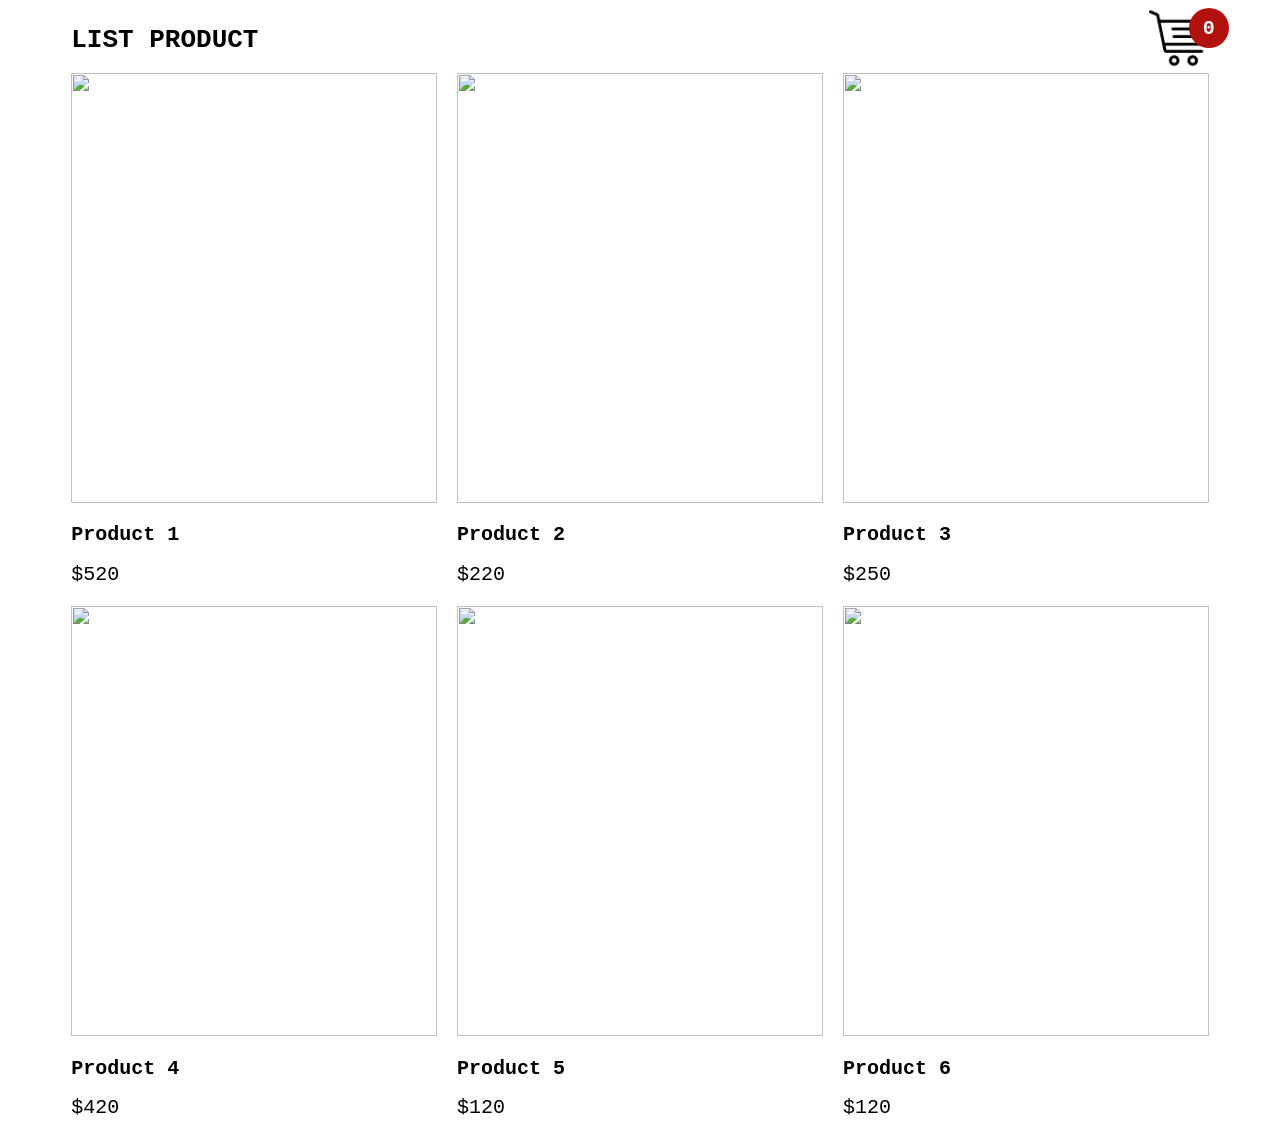
==== index.html @ 1ccb7192 "Add files via upload" ====
<!DOCTYPE html>
<html lang="en">
<head>
    <meta charset="UTF-8">
    <meta name="viewport" content="width=device-width, initial-scale=1.0">
    <title>Document</title>
    <link rel="stylesheet" href="style.css">
</head>
<body>

    <div class="container">
        <header>
            <h1>LIST PRODUCT</h1>
            <div class="iconCart">
                <img src="icon.png">
                <div class="totalQuantity">0</div>
            </div>
        </header>

        <div class="listProduct">

            <div class="item">
                <img src="images/1.webp" alt="">
                <h2>CoPilot / Black / Automatic</h2>
                <div class="price">$550</div>
                <button>Add To Cart</button>
            </div>

        </div>
    </div>

    <div class="cart">
        <h2>
            CART
        </h2>

        <div class="listCart">


            <div class="item">
                <img src="images/1.webp">
                <div class="content">
                    <div class="name">CoPilot / Black / Automatic</div>
                    <div class="price">$550 / 1 product</div>
                </div>
                <div class="quantity">
                    <button>-</button>
                    <span class="value">3</span>
                    <button>+</button>
                </div>
            </div>


        </div>

        <div class="buttons">
            <div class="close">
                CLOSE
            </div>
            <div class="checkout">
                <a href="checkout.html">CHECKOUT</a>
            </div>
        </div>
    </div>


    <script src="app.js"></script>
    
</body>
</html>
---- style.css ----
body{
    font-family: monospace;
    overflow-x: hidden;
    font-synthesis: 15px;
}
a{
    text-decoration: none;
}
.container{
    width: 1200px;
    margin: auto;
    max-width: 90%;
    transition: transform 1s;
}
header img{
    width: 60px;
}
header{
    display: flex;
    align-items: center;
    justify-content: space-between;
}
header .iconCart{
    position: relative;
    z-index: 1;
}
header .totalQuantity{
    position: absolute;
    top: 0;
    right: 0;
    font-size: x-large;
    background-color: #b31010;
    width: 40px;
    height: 40px;
    color: #fff;
    font-weight: bold;
    display: flex;
    justify-content: center;
    align-items: center;
    border-radius: 50%;
    transform: translateX(20px);
}
.listProduct{
    display: grid;
    grid-template-columns: repeat(3, 1fr);
    gap: 20px;
}
.listProduct .item img{
    width: 100%;
        height: 430px;
    object-fit: cover;
}
.listProduct .item{
    position: relative;
}
.listProduct .item h2{
    font-weight: 700;
    font-size: x-large;
}
.listProduct .item .price{
    font-size: x-large;
}

.listProduct .item button{
    position: absolute;
    top: 50%;
    left: 50%;
    background-color: #e6572c;
    color: #fff;
    width: 50%;
    border: none;
    padding: 20px 30px;
    box-shadow: 0 10px 50px #000;
    cursor: pointer;
    transform: translateX(-50%) translateY(100px);
    opacity: 0;
}
.listProduct .item:hover button{
    transition:  0.5s;
    opacity: 1;
    transform: translateX(-50%) translateY(0);
}
.cart{
    color: #fff;
    position: fixed;
    width: 400px;
    max-width: 80vw;
    height: 100vh;
    background-color: #0E0F11;
    top: 0px;
    right: -100%;
    display: grid;
    grid-template-rows: 50px 1fr 50px;
    gap: 20px;
    transition: right 1s;
}

.cart .buttons .checkout{
    background-color: #E8BC0E;
    color: #000;
}
.cart h2{
    color: #E8BC0E;
    padding: 20px;
    height: 30px;
    margin: 0;
}


.cart .listCart .item{
    display: grid;
    grid-template-columns: 50px 1fr 70px;
    align-items: center;
    gap: 20px;
    margin-bottom: 20px;
    
}
.cart .listCart img{
    width: 100%;
    height: 70px;
    object-fit: cover;
    border-radius: 10px;
}
.cart .listCart .item .name{
    font-weight: bold;
}
.cart .listCart .item .quantity{
    display: flex;
    justify-content: end;
    align-items: center;
}
.cart .listCart .item .quantity span{
    display: block;
    width: 50px;
    text-align: center;
}

.cart .listCart{
    padding: 20px;
    overflow: auto;
}
.cart .listCart::-webkit-scrollbar{
    width: 0;
}

.cart .buttons{
    display: grid;
    grid-template-columns: repeat(2, 1fr);
    text-align: center;
}
.cart .buttons div{
    background-color: #000;
    display: flex;
    justify-content: center;
    align-items: center;
    font-weight: bold;
    cursor: pointer;
}
.cart .buttons a{
    color: #fff;
    text-decoration: none;
}
.checkoutLayout{
    display: grid;
    grid-template-columns: repeat(2, 1fr);
    gap: 50px;
    padding: 20px;
}
.checkoutLayout .right{
    background-color: #5358B3;
    border-radius: 20px;
    padding: 40px;
    color: #fff;
}
.checkoutLayout .right .form{
    display: grid;
    grid-template-columns: repeat(2, 1fr);
    gap: 20px;
    border-bottom: 1px solid #7a7fe2;
    padding-bottom: 20px;
}
.checkoutLayout .form h1,
.checkoutLayout .form .group:nth-child(-n+3){
    grid-column-start: 1;
    grid-column-end: 3;
}
.checkoutLayout .form input, 
.checkoutLayout .form select
{
    width: 100%;
    padding: 10px 20px;
    box-sizing: border-box;
    border-radius: 20px;
    margin-top: 10px;
    border:none;
    background-color: #6a6fc9;
    color: #fff;
}
.checkoutLayout .right .return .row{
    display: flex;
    justify-content: space-between;
    align-items: center;
    margin-top: 10px;
}
.checkoutLayout .right .return .row div:nth-child(2){
    font-weight: bold;
    font-size: x-large;
}
.buttonCheckout{
    width: 100%;
    height: 40px;
    border: none;
    border-radius: 20px;
    background-color: #49D8B9;
    margin-top: 20px;
    font-weight: bold;
    color: #fff;


}
.returnCart h1{
    border-top: 1px solid #eee;  
    padding: 20px 0;
}
.returnCart .list .item img{
    height: 80px;
}
.returnCart .list .item{
    display: grid;
    grid-template-columns: 80px 1fr  50px 80px;
    align-items: center;
    gap: 20px;
    margin-bottom: 30px;
    padding: 0 10px;
    box-shadow: 0 10px 20px #5555;
    border-radius: 20px;
}
.returnCart .list .item .name,
.returnCart .list .item .returnPrice{
    font-size: large;
    font-weight: bold;
}
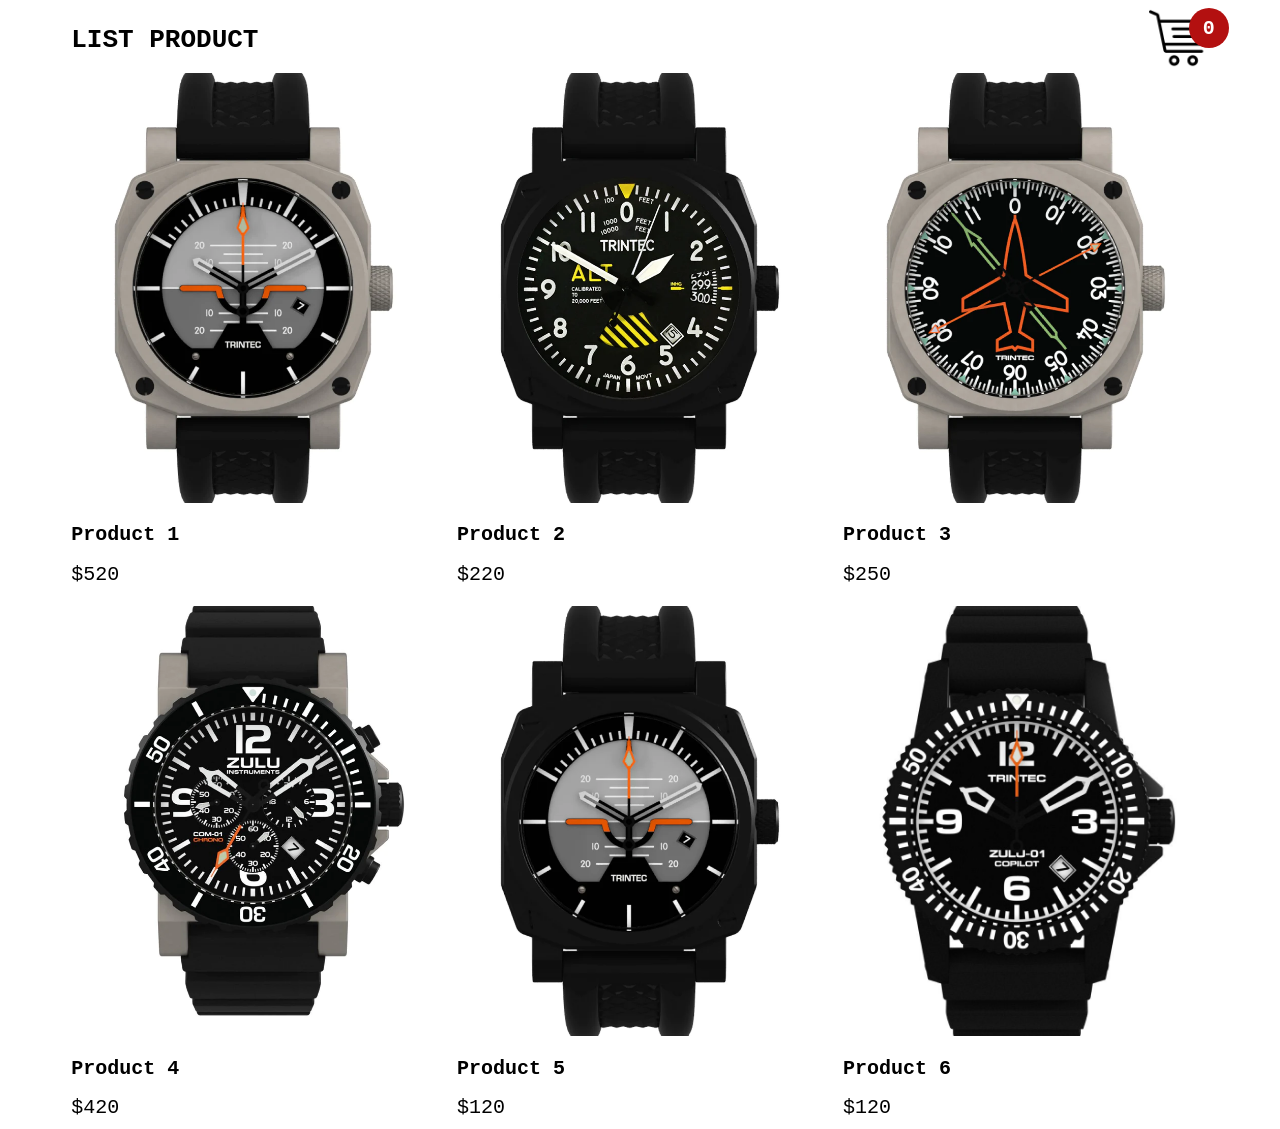
==== commit 0033ad7f: "a" ====
--- a/index.html
+++ b/index.html
@@ -1,70 +1,70 @@
-<!DOCTYPE html>
-<html lang="en">
-<head>
-    <meta charset="UTF-8">
-    <meta name="viewport" content="width=device-width, initial-scale=1.0">
-    <title>Document</title>
-    <link rel="stylesheet" href="style.css">
-</head>
-<body>
-
-    <div class="container">
-        <header>
-            <h1>LIST PRODUCT</h1>
-            <div class="iconCart">
-                <img src="icon.png">
-                <div class="totalQuantity">0</div>
-            </div>
-        </header>
-
-        <div class="listProduct">
-
-            <div class="item">
-                <img src="images/1.webp" alt="">
-                <h2>CoPilot / Black / Automatic</h2>
-                <div class="price">$550</div>
-                <button>Add To Cart</button>
-            </div>
-
-        </div>
-    </div>
-
-    <div class="cart">
-        <h2>
-            CART
-        </h2>
-
-        <div class="listCart">
-
-
-            <div class="item">
-                <img src="images/1.webp">
-                <div class="content">
-                    <div class="name">CoPilot / Black / Automatic</div>
-                    <div class="price">$550 / 1 product</div>
-                </div>
-                <div class="quantity">
-                    <button>-</button>
-                    <span class="value">3</span>
-                    <button>+</button>
-                </div>
-            </div>
-
-
-        </div>
-
-        <div class="buttons">
-            <div class="close">
-                CLOSE
-            </div>
-            <div class="checkout">
-                <a href="checkout.html">CHECKOUT</a>
-            </div>
-        </div>
-    </div>
-
-
-    <script src="app.js"></script>
-    
-</body>
+<!DOCTYPE html>
+<html lang="en">
+<head>
+    <meta charset="UTF-8">
+    <meta name="viewport" content="width=device-width, initial-scale=1.0">
+    <title>Document</title>
+    <link rel="stylesheet" href="style.css">
+</head>
+<body>
+
+    <div class="container">
+        <header>
+            <h1>LIST PRODUCT</h1>
+            <div class="iconCart">
+                <img src="icon.png">
+                <div class="totalQuantity">0</div>
+            </div>
+        </header>
+
+        <div class="listProduct">
+
+            <div class="item">
+                <img src="images/1.webp" alt="">
+                <h2>CoPilot / Black / Automatic</h2>
+                <div class="price">$550</div>
+                <button>Add To Cart</button>
+            </div>
+
+        </div>
+    </div>
+
+    <div class="cart">
+        <h2>
+            CART
+        </h2>
+
+        <div class="listCart">
+
+
+            <div class="item">
+                <img src="images/1.webp">
+                <div class="content">
+                    <div class="name">CoPilot / Black / Automatic</div>
+                    <div class="price">$550 / 1 product</div>
+                </div>
+                <div class="quantity">
+                    <button>-</button>
+                    <span class="value">3</span>
+                    <button>+</button>
+                </div>
+            </div>
+
+
+        </div>
+
+        <div class="buttons">
+            <div class="close">
+                CLOSE
+            </div>
+            <div class="checkout">
+                <a href="checkout.html">CHECKOUT</a>
+            </div>
+        </div>
+    </div>
+
+
+    <script src="app.js"></script>
+    
+</body>
 </html>
--- a/style.css
+++ b/style.css
@@ -1,242 +1,242 @@
-body{
-    font-family: monospace;
-    overflow-x: hidden;
-    font-synthesis: 15px;
-}
-a{
-    text-decoration: none;
-}
-.container{
-    width: 1200px;
-    margin: auto;
-    max-width: 90%;
-    transition: transform 1s;
-}
-header img{
-    width: 60px;
-}
-header{
-    display: flex;
-    align-items: center;
-    justify-content: space-between;
-}
-header .iconCart{
-    position: relative;
-    z-index: 1;
-}
-header .totalQuantity{
-    position: absolute;
-    top: 0;
-    right: 0;
-    font-size: x-large;
-    background-color: #b31010;
-    width: 40px;
-    height: 40px;
-    color: #fff;
-    font-weight: bold;
-    display: flex;
-    justify-content: center;
-    align-items: center;
-    border-radius: 50%;
-    transform: translateX(20px);
-}
-.listProduct{
-    display: grid;
-    grid-template-columns: repeat(3, 1fr);
-    gap: 20px;
-}
-.listProduct .item img{
-    width: 100%;
-        height: 430px;
-    object-fit: cover;
-}
-.listProduct .item{
-    position: relative;
-}
-.listProduct .item h2{
-    font-weight: 700;
-    font-size: x-large;
-}
-.listProduct .item .price{
-    font-size: x-large;
-}
-
-.listProduct .item button{
-    position: absolute;
-    top: 50%;
-    left: 50%;
-    background-color: #e6572c;
-    color: #fff;
-    width: 50%;
-    border: none;
-    padding: 20px 30px;
-    box-shadow: 0 10px 50px #000;
-    cursor: pointer;
-    transform: translateX(-50%) translateY(100px);
-    opacity: 0;
-}
-.listProduct .item:hover button{
-    transition:  0.5s;
-    opacity: 1;
-    transform: translateX(-50%) translateY(0);
-}
-.cart{
-    color: #fff;
-    position: fixed;
-    width: 400px;
-    max-width: 80vw;
-    height: 100vh;
-    background-color: #0E0F11;
-    top: 0px;
-    right: -100%;
-    display: grid;
-    grid-template-rows: 50px 1fr 50px;
-    gap: 20px;
-    transition: right 1s;
-}
-
-.cart .buttons .checkout{
-    background-color: #E8BC0E;
-    color: #000;
-}
-.cart h2{
-    color: #E8BC0E;
-    padding: 20px;
-    height: 30px;
-    margin: 0;
-}
-
-
-.cart .listCart .item{
-    display: grid;
-    grid-template-columns: 50px 1fr 70px;
-    align-items: center;
-    gap: 20px;
-    margin-bottom: 20px;
-    
-}
-.cart .listCart img{
-    width: 100%;
-    height: 70px;
-    object-fit: cover;
-    border-radius: 10px;
-}
-.cart .listCart .item .name{
-    font-weight: bold;
-}
-.cart .listCart .item .quantity{
-    display: flex;
-    justify-content: end;
-    align-items: center;
-}
-.cart .listCart .item .quantity span{
-    display: block;
-    width: 50px;
-    text-align: center;
-}
-
-.cart .listCart{
-    padding: 20px;
-    overflow: auto;
-}
-.cart .listCart::-webkit-scrollbar{
-    width: 0;
-}
-
-.cart .buttons{
-    display: grid;
-    grid-template-columns: repeat(2, 1fr);
-    text-align: center;
-}
-.cart .buttons div{
-    background-color: #000;
-    display: flex;
-    justify-content: center;
-    align-items: center;
-    font-weight: bold;
-    cursor: pointer;
-}
-.cart .buttons a{
-    color: #fff;
-    text-decoration: none;
-}
-.checkoutLayout{
-    display: grid;
-    grid-template-columns: repeat(2, 1fr);
-    gap: 50px;
-    padding: 20px;
-}
-.checkoutLayout .right{
-    background-color: #5358B3;
-    border-radius: 20px;
-    padding: 40px;
-    color: #fff;
-}
-.checkoutLayout .right .form{
-    display: grid;
-    grid-template-columns: repeat(2, 1fr);
-    gap: 20px;
-    border-bottom: 1px solid #7a7fe2;
-    padding-bottom: 20px;
-}
-.checkoutLayout .form h1,
-.checkoutLayout .form .group:nth-child(-n+3){
-    grid-column-start: 1;
-    grid-column-end: 3;
-}
-.checkoutLayout .form input, 
-.checkoutLayout .form select
-{
-    width: 100%;
-    padding: 10px 20px;
-    box-sizing: border-box;
-    border-radius: 20px;
-    margin-top: 10px;
-    border:none;
-    background-color: #6a6fc9;
-    color: #fff;
-}
-.checkoutLayout .right .return .row{
-    display: flex;
-    justify-content: space-between;
-    align-items: center;
-    margin-top: 10px;
-}
-.checkoutLayout .right .return .row div:nth-child(2){
-    font-weight: bold;
-    font-size: x-large;
-}
-.buttonCheckout{
-    width: 100%;
-    height: 40px;
-    border: none;
-    border-radius: 20px;
-    background-color: #49D8B9;
-    margin-top: 20px;
-    font-weight: bold;
-    color: #fff;
-
-
-}
-.returnCart h1{
-    border-top: 1px solid #eee;  
-    padding: 20px 0;
-}
-.returnCart .list .item img{
-    height: 80px;
-}
-.returnCart .list .item{
-    display: grid;
-    grid-template-columns: 80px 1fr  50px 80px;
-    align-items: center;
-    gap: 20px;
-    margin-bottom: 30px;
-    padding: 0 10px;
-    box-shadow: 0 10px 20px #5555;
-    border-radius: 20px;
-}
-.returnCart .list .item .name,
-.returnCart .list .item .returnPrice{
-    font-size: large;
-    font-weight: bold;
+body{
+    font-family: monospace;
+    overflow-x: hidden;
+    font-synthesis: 15px;
+}
+a{
+    text-decoration: none;
+}
+.container{
+    width: 1200px;
+    margin: auto;
+    max-width: 90%;
+    transition: transform 1s;
+}
+header img{
+    width: 60px;
+}
+header{
+    display: flex;
+    align-items: center;
+    justify-content: space-between;
+}
+header .iconCart{
+    position: relative;
+    z-index: 1;
+}
+header .totalQuantity{
+    position: absolute;
+    top: 0;
+    right: 0;
+    font-size: x-large;
+    background-color: #b31010;
+    width: 40px;
+    height: 40px;
+    color: #fff;
+    font-weight: bold;
+    display: flex;
+    justify-content: center;
+    align-items: center;
+    border-radius: 50%;
+    transform: translateX(20px);
+}
+.listProduct{
+    display: grid;
+    grid-template-columns: repeat(3, 1fr);
+    gap: 20px;
+}
+.listProduct .item img{
+    width: 100%;
+        height: 430px;
+    object-fit: cover;
+}
+.listProduct .item{
+    position: relative;
+}
+.listProduct .item h2{
+    font-weight: 700;
+    font-size: x-large;
+}
+.listProduct .item .price{
+    font-size: x-large;
+}
+
+.listProduct .item button{
+    position: absolute;
+    top: 50%;
+    left: 50%;
+    background-color: #e6572c;
+    color: #fff;
+    width: 50%;
+    border: none;
+    padding: 20px 30px;
+    box-shadow: 0 10px 50px #000;
+    cursor: pointer;
+    transform: translateX(-50%) translateY(100px);
+    opacity: 0;
+}
+.listProduct .item:hover button{
+    transition:  0.5s;
+    opacity: 1;
+    transform: translateX(-50%) translateY(0);
+}
+.cart{
+    color: #fff;
+    position: fixed;
+    width: 400px;
+    max-width: 80vw;
+    height: 100vh;
+    background-color: #0E0F11;
+    top: 0px;
+    right: -100%;
+    display: grid;
+    grid-template-rows: 50px 1fr 50px;
+    gap: 20px;
+    transition: right 1s;
+}
+
+.cart .buttons .checkout{
+    background-color: #E8BC0E;
+    color: #000;
+}
+.cart h2{
+    color: #E8BC0E;
+    padding: 20px;
+    height: 30px;
+    margin: 0;
+}
+
+
+.cart .listCart .item{
+    display: grid;
+    grid-template-columns: 50px 1fr 70px;
+    align-items: center;
+    gap: 20px;
+    margin-bottom: 20px;
+    
+}
+.cart .listCart img{
+    width: 100%;
+    height: 70px;
+    object-fit: cover;
+    border-radius: 10px;
+}
+.cart .listCart .item .name{
+    font-weight: bold;
+}
+.cart .listCart .item .quantity{
+    display: flex;
+    justify-content: end;
+    align-items: center;
+}
+.cart .listCart .item .quantity span{
+    display: block;
+    width: 50px;
+    text-align: center;
+}
+
+.cart .listCart{
+    padding: 20px;
+    overflow: auto;
+}
+.cart .listCart::-webkit-scrollbar{
+    width: 0;
+}
+
+.cart .buttons{
+    display: grid;
+    grid-template-columns: repeat(2, 1fr);
+    text-align: center;
+}
+.cart .buttons div{
+    background-color: #000;
+    display: flex;
+    justify-content: center;
+    align-items: center;
+    font-weight: bold;
+    cursor: pointer;
+}
+.cart .buttons a{
+    color: #fff;
+    text-decoration: none;
+}
+.checkoutLayout{
+    display: grid;
+    grid-template-columns: repeat(2, 1fr);
+    gap: 50px;
+    padding: 20px;
+}
+.checkoutLayout .right{
+    background-color: #5358B3;
+    border-radius: 20px;
+    padding: 40px;
+    color: #fff;
+}
+.checkoutLayout .right .form{
+    display: grid;
+    grid-template-columns: repeat(2, 1fr);
+    gap: 20px;
+    border-bottom: 1px solid #7a7fe2;
+    padding-bottom: 20px;
+}
+.checkoutLayout .form h1,
+.checkoutLayout .form .group:nth-child(-n+3){
+    grid-column-start: 1;
+    grid-column-end: 3;
+}
+.checkoutLayout .form input, 
+.checkoutLayout .form select
+{
+    width: 100%;
+    padding: 10px 20px;
+    box-sizing: border-box;
+    border-radius: 20px;
+    margin-top: 10px;
+    border:none;
+    background-color: #6a6fc9;
+    color: #fff;
+}
+.checkoutLayout .right .return .row{
+    display: flex;
+    justify-content: space-between;
+    align-items: center;
+    margin-top: 10px;
+}
+.checkoutLayout .right .return .row div:nth-child(2){
+    font-weight: bold;
+    font-size: x-large;
+}
+.buttonCheckout{
+    width: 100%;
+    height: 40px;
+    border: none;
+    border-radius: 20px;
+    background-color: #49D8B9;
+    margin-top: 20px;
+    font-weight: bold;
+    color: #fff;
+
+
+}
+.returnCart h1{
+    border-top: 1px solid #eee;  
+    padding: 20px 0;
+}
+.returnCart .list .item img{
+    height: 80px;
+}
+.returnCart .list .item{
+    display: grid;
+    grid-template-columns: 80px 1fr  50px 80px;
+    align-items: center;
+    gap: 20px;
+    margin-bottom: 30px;
+    padding: 0 10px;
+    box-shadow: 0 10px 20px #5555;
+    border-radius: 20px;
+}
+.returnCart .list .item .name,
+.returnCart .list .item .returnPrice{
+    font-size: large;
+    font-weight: bold;
 }
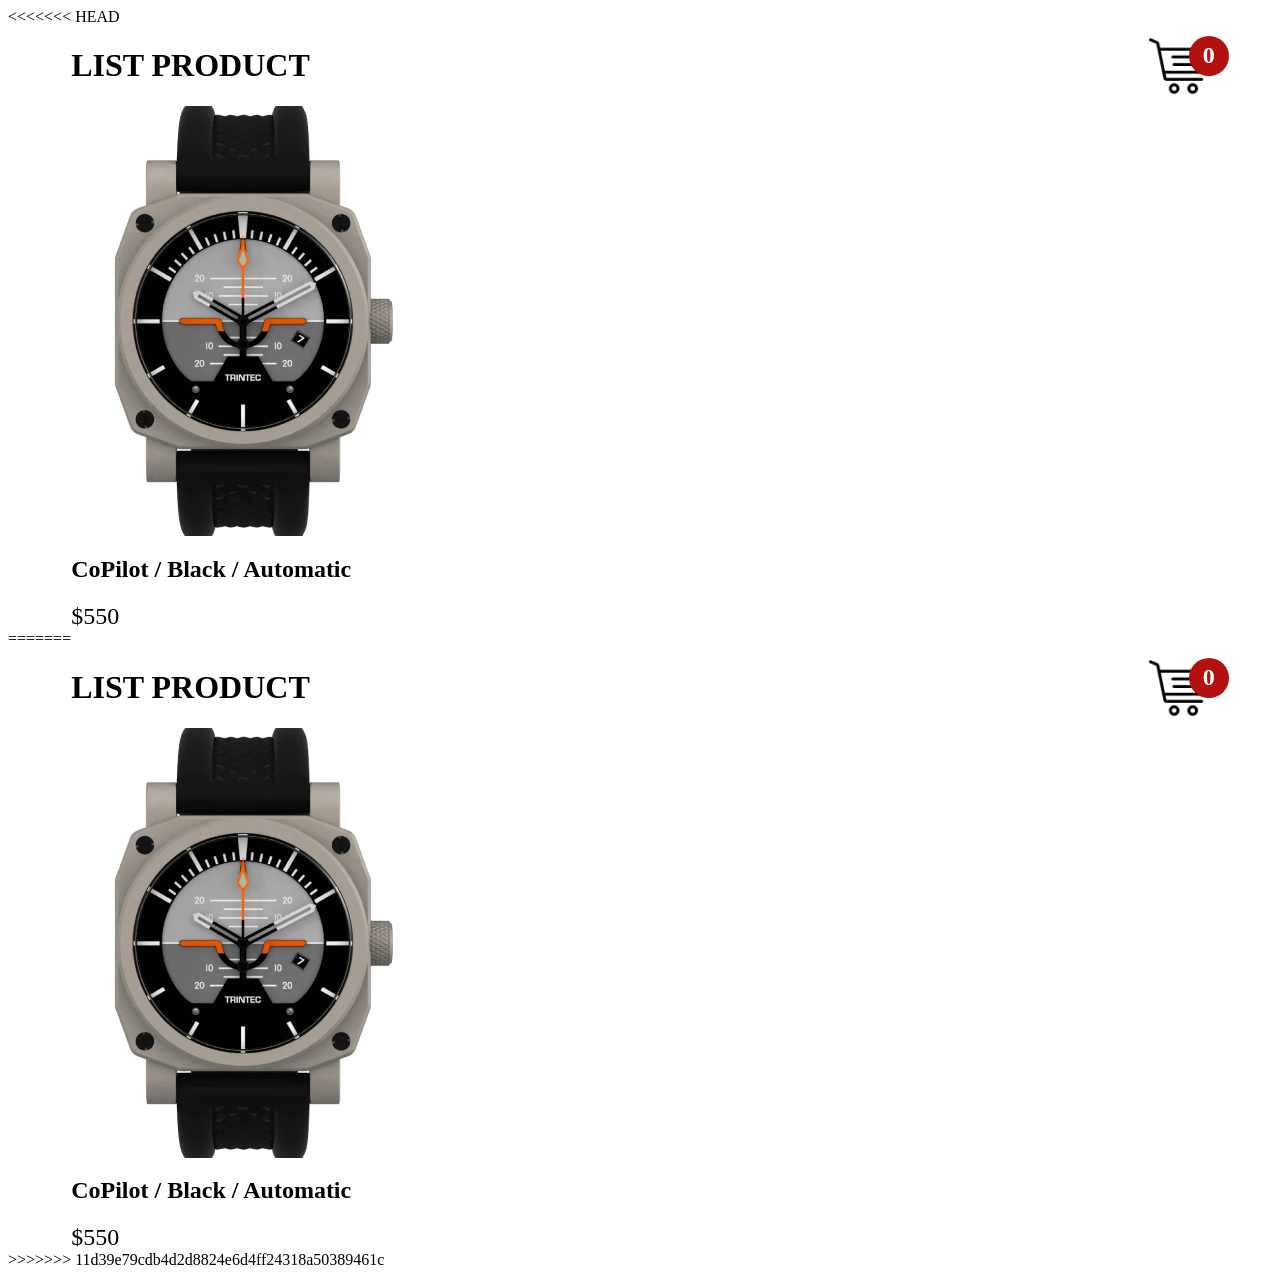
==== commit a0a5f76f: "j" ====
--- a/index.html
+++ b/index.html
@@ -1,3 +1,4 @@
+<<<<<<< HEAD
 <!DOCTYPE html>
 <html lang="en">
 <head>
@@ -67,4 +68,75 @@
     <script src="app.js"></script>
     
 </body>
+=======
+<!DOCTYPE html>
+<html lang="en">
+<head>
+    <meta charset="UTF-8">
+    <meta name="viewport" content="width=device-width, initial-scale=1.0">
+    <title>Document</title>
+    <link rel="stylesheet" href="style.css">
+</head>
+<body>
+
+    <div class="container">
+        <header>
+            <h1>LIST PRODUCT</h1>
+            <div class="iconCart">
+                <img src="icon.png">
+                <div class="totalQuantity">0</div>
+            </div>
+        </header>
+
+        <div class="listProduct">
+
+            <div class="item">
+                <img src="images/1.webp" alt="">
+                <h2>CoPilot / Black / Automatic</h2>
+                <div class="price">$550</div>
+                <button>Add To Cart</button>
+            </div>
+
+        </div>
+    </div>
+
+    <div class="cart">
+        <h2>
+            CART
+        </h2>
+
+        <div class="listCart">
+
+
+            <div class="item">
+                <img src="images/1.webp">
+                <div class="content">
+                    <div class="name">CoPilot / Black / Automatic</div>
+                    <div class="price">$550 / 1 product</div>
+                </div>
+                <div class="quantity">
+                    <button>-</button>
+                    <span class="value">3</span>
+                    <button>+</button>
+                </div>
+            </div>
+
+
+        </div>
+
+        <div class="buttons">
+            <div class="close">
+                CLOSE
+            </div>
+            <div class="checkout">
+                <a href="checkout.html">CHECKOUT</a>
+            </div>
+        </div>
+    </div>
+
+
+    <script src="app.js"></script>
+    
+</body>
+>>>>>>> 11d39e79cdb4d2d8824e6d4ff24318a50389461c
 </html>
--- a/style.css
+++ b/style.css
@@ -1,3 +1,4 @@
+<<<<<<< HEAD
 body{
     font-family: monospace;
     overflow-x: hidden;
@@ -239,4 +240,247 @@
 .returnCart .list .item .returnPrice{
     font-size: large;
     font-weight: bold;
+=======
+body{
+    font-family: monospace;
+    overflow-x: hidden;
+    font-synthesis: 15px;
+}
+a{
+    text-decoration: none;
+}
+.container{
+    width: 1200px;
+    margin: auto;
+    max-width: 90%;
+    transition: transform 1s;
+}
+header img{
+    width: 60px;
+}
+header{
+    display: flex;
+    align-items: center;
+    justify-content: space-between;
+}
+header .iconCart{
+    position: relative;
+    z-index: 1;
+}
+header .totalQuantity{
+    position: absolute;
+    top: 0;
+    right: 0;
+    font-size: x-large;
+    background-color: #b31010;
+    width: 40px;
+    height: 40px;
+    color: #fff;
+    font-weight: bold;
+    display: flex;
+    justify-content: center;
+    align-items: center;
+    border-radius: 50%;
+    transform: translateX(20px);
+}
+.listProduct{
+    display: grid;
+    grid-template-columns: repeat(3, 1fr);
+    gap: 20px;
+}
+.listProduct .item img{
+    width: 100%;
+        height: 430px;
+    object-fit: cover;
+}
+.listProduct .item{
+    position: relative;
+}
+.listProduct .item h2{
+    font-weight: 700;
+    font-size: x-large;
+}
+.listProduct .item .price{
+    font-size: x-large;
+}
+
+.listProduct .item button{
+    position: absolute;
+    top: 50%;
+    left: 50%;
+    background-color: #e6572c;
+    color: #fff;
+    width: 50%;
+    border: none;
+    padding: 20px 30px;
+    box-shadow: 0 10px 50px #000;
+    cursor: pointer;
+    transform: translateX(-50%) translateY(100px);
+    opacity: 0;
+}
+.listProduct .item:hover button{
+    transition:  0.5s;
+    opacity: 1;
+    transform: translateX(-50%) translateY(0);
+}
+.cart{
+    color: #fff;
+    position: fixed;
+    width: 400px;
+    max-width: 80vw;
+    height: 100vh;
+    background-color: #0E0F11;
+    top: 0px;
+    right: -100%;
+    display: grid;
+    grid-template-rows: 50px 1fr 50px;
+    gap: 20px;
+    transition: right 1s;
+}
+
+.cart .buttons .checkout{
+    background-color: #E8BC0E;
+    color: #000;
+}
+.cart h2{
+    color: #E8BC0E;
+    padding: 20px;
+    height: 30px;
+    margin: 0;
+}
+
+
+.cart .listCart .item{
+    display: grid;
+    grid-template-columns: 50px 1fr 70px;
+    align-items: center;
+    gap: 20px;
+    margin-bottom: 20px;
+    
+}
+.cart .listCart img{
+    width: 100%;
+    height: 70px;
+    object-fit: cover;
+    border-radius: 10px;
+}
+.cart .listCart .item .name{
+    font-weight: bold;
+}
+.cart .listCart .item .quantity{
+    display: flex;
+    justify-content: end;
+    align-items: center;
+}
+.cart .listCart .item .quantity span{
+    display: block;
+    width: 50px;
+    text-align: center;
+}
+
+.cart .listCart{
+    padding: 20px;
+    overflow: auto;
+}
+.cart .listCart::-webkit-scrollbar{
+    width: 0;
+}
+
+.cart .buttons{
+    display: grid;
+    grid-template-columns: repeat(2, 1fr);
+    text-align: center;
+}
+.cart .buttons div{
+    background-color: #000;
+    display: flex;
+    justify-content: center;
+    align-items: center;
+    font-weight: bold;
+    cursor: pointer;
+}
+.cart .buttons a{
+    color: #fff;
+    text-decoration: none;
+}
+.checkoutLayout{
+    display: grid;
+    grid-template-columns: repeat(2, 1fr);
+    gap: 50px;
+    padding: 20px;
+}
+.checkoutLayout .right{
+    background-color: #5358B3;
+    border-radius: 20px;
+    padding: 40px;
+    color: #fff;
+}
+.checkoutLayout .right .form{
+    display: grid;
+    grid-template-columns: repeat(2, 1fr);
+    gap: 20px;
+    border-bottom: 1px solid #7a7fe2;
+    padding-bottom: 20px;
+}
+.checkoutLayout .form h1,
+.checkoutLayout .form .group:nth-child(-n+3){
+    grid-column-start: 1;
+    grid-column-end: 3;
+}
+.checkoutLayout .form input, 
+.checkoutLayout .form select
+{
+    width: 100%;
+    padding: 10px 20px;
+    box-sizing: border-box;
+    border-radius: 20px;
+    margin-top: 10px;
+    border:none;
+    background-color: #6a6fc9;
+    color: #fff;
+}
+.checkoutLayout .right .return .row{
+    display: flex;
+    justify-content: space-between;
+    align-items: center;
+    margin-top: 10px;
+}
+.checkoutLayout .right .return .row div:nth-child(2){
+    font-weight: bold;
+    font-size: x-large;
+}
+.buttonCheckout{
+    width: 100%;
+    height: 40px;
+    border: none;
+    border-radius: 20px;
+    background-color: #49D8B9;
+    margin-top: 20px;
+    font-weight: bold;
+    color: #fff;
+
+
+}
+.returnCart h1{
+    border-top: 1px solid #eee;  
+    padding: 20px 0;
+}
+.returnCart .list .item img{
+    height: 80px;
+}
+.returnCart .list .item{
+    display: grid;
+    grid-template-columns: 80px 1fr  50px 80px;
+    align-items: center;
+    gap: 20px;
+    margin-bottom: 30px;
+    padding: 0 10px;
+    box-shadow: 0 10px 20px #5555;
+    border-radius: 20px;
+}
+.returnCart .list .item .name,
+.returnCart .list .item .returnPrice{
+    font-size: large;
+    font-weight: bold;
+>>>>>>> 11d39e79cdb4d2d8824e6d4ff24318a50389461c
 }
--- a/style.css
+++ b/style.css
@@ -1,3 +1,4 @@
+<<<<<<< HEAD
 body{
     font-family: monospace;
     overflow-x: hidden;
@@ -239,4 +240,247 @@
 .returnCart .list .item .returnPrice{
     font-size: large;
     font-weight: bold;
+=======
+body{
+    font-family: monospace;
+    overflow-x: hidden;
+    font-synthesis: 15px;
+}
+a{
+    text-decoration: none;
+}
+.container{
+    width: 1200px;
+    margin: auto;
+    max-width: 90%;
+    transition: transform 1s;
+}
+header img{
+    width: 60px;
+}
+header{
+    display: flex;
+    align-items: center;
+    justify-content: space-between;
+}
+header .iconCart{
+    position: relative;
+    z-index: 1;
+}
+header .totalQuantity{
+    position: absolute;
+    top: 0;
+    right: 0;
+    font-size: x-large;
+    background-color: #b31010;
+    width: 40px;
+    height: 40px;
+    color: #fff;
+    font-weight: bold;
+    display: flex;
+    justify-content: center;
+    align-items: center;
+    border-radius: 50%;
+    transform: translateX(20px);
+}
+.listProduct{
+    display: grid;
+    grid-template-columns: repeat(3, 1fr);
+    gap: 20px;
+}
+.listProduct .item img{
+    width: 100%;
+        height: 430px;
+    object-fit: cover;
+}
+.listProduct .item{
+    position: relative;
+}
+.listProduct .item h2{
+    font-weight: 700;
+    font-size: x-large;
+}
+.listProduct .item .price{
+    font-size: x-large;
+}
+
+.listProduct .item button{
+    position: absolute;
+    top: 50%;
+    left: 50%;
+    background-color: #e6572c;
+    color: #fff;
+    width: 50%;
+    border: none;
+    padding: 20px 30px;
+    box-shadow: 0 10px 50px #000;
+    cursor: pointer;
+    transform: translateX(-50%) translateY(100px);
+    opacity: 0;
+}
+.listProduct .item:hover button{
+    transition:  0.5s;
+    opacity: 1;
+    transform: translateX(-50%) translateY(0);
+}
+.cart{
+    color: #fff;
+    position: fixed;
+    width: 400px;
+    max-width: 80vw;
+    height: 100vh;
+    background-color: #0E0F11;
+    top: 0px;
+    right: -100%;
+    display: grid;
+    grid-template-rows: 50px 1fr 50px;
+    gap: 20px;
+    transition: right 1s;
+}
+
+.cart .buttons .checkout{
+    background-color: #E8BC0E;
+    color: #000;
+}
+.cart h2{
+    color: #E8BC0E;
+    padding: 20px;
+    height: 30px;
+    margin: 0;
+}
+
+
+.cart .listCart .item{
+    display: grid;
+    grid-template-columns: 50px 1fr 70px;
+    align-items: center;
+    gap: 20px;
+    margin-bottom: 20px;
+    
+}
+.cart .listCart img{
+    width: 100%;
+    height: 70px;
+    object-fit: cover;
+    border-radius: 10px;
+}
+.cart .listCart .item .name{
+    font-weight: bold;
+}
+.cart .listCart .item .quantity{
+    display: flex;
+    justify-content: end;
+    align-items: center;
+}
+.cart .listCart .item .quantity span{
+    display: block;
+    width: 50px;
+    text-align: center;
+}
+
+.cart .listCart{
+    padding: 20px;
+    overflow: auto;
+}
+.cart .listCart::-webkit-scrollbar{
+    width: 0;
+}
+
+.cart .buttons{
+    display: grid;
+    grid-template-columns: repeat(2, 1fr);
+    text-align: center;
+}
+.cart .buttons div{
+    background-color: #000;
+    display: flex;
+    justify-content: center;
+    align-items: center;
+    font-weight: bold;
+    cursor: pointer;
+}
+.cart .buttons a{
+    color: #fff;
+    text-decoration: none;
+}
+.checkoutLayout{
+    display: grid;
+    grid-template-columns: repeat(2, 1fr);
+    gap: 50px;
+    padding: 20px;
+}
+.checkoutLayout .right{
+    background-color: #5358B3;
+    border-radius: 20px;
+    padding: 40px;
+    color: #fff;
+}
+.checkoutLayout .right .form{
+    display: grid;
+    grid-template-columns: repeat(2, 1fr);
+    gap: 20px;
+    border-bottom: 1px solid #7a7fe2;
+    padding-bottom: 20px;
+}
+.checkoutLayout .form h1,
+.checkoutLayout .form .group:nth-child(-n+3){
+    grid-column-start: 1;
+    grid-column-end: 3;
+}
+.checkoutLayout .form input, 
+.checkoutLayout .form select
+{
+    width: 100%;
+    padding: 10px 20px;
+    box-sizing: border-box;
+    border-radius: 20px;
+    margin-top: 10px;
+    border:none;
+    background-color: #6a6fc9;
+    color: #fff;
+}
+.checkoutLayout .right .return .row{
+    display: flex;
+    justify-content: space-between;
+    align-items: center;
+    margin-top: 10px;
+}
+.checkoutLayout .right .return .row div:nth-child(2){
+    font-weight: bold;
+    font-size: x-large;
+}
+.buttonCheckout{
+    width: 100%;
+    height: 40px;
+    border: none;
+    border-radius: 20px;
+    background-color: #49D8B9;
+    margin-top: 20px;
+    font-weight: bold;
+    color: #fff;
+
+
+}
+.returnCart h1{
+    border-top: 1px solid #eee;  
+    padding: 20px 0;
+}
+.returnCart .list .item img{
+    height: 80px;
+}
+.returnCart .list .item{
+    display: grid;
+    grid-template-columns: 80px 1fr  50px 80px;
+    align-items: center;
+    gap: 20px;
+    margin-bottom: 30px;
+    padding: 0 10px;
+    box-shadow: 0 10px 20px #5555;
+    border-radius: 20px;
+}
+.returnCart .list .item .name,
+.returnCart .list .item .returnPrice{
+    font-size: large;
+    font-weight: bold;
+>>>>>>> 11d39e79cdb4d2d8824e6d4ff24318a50389461c
 }
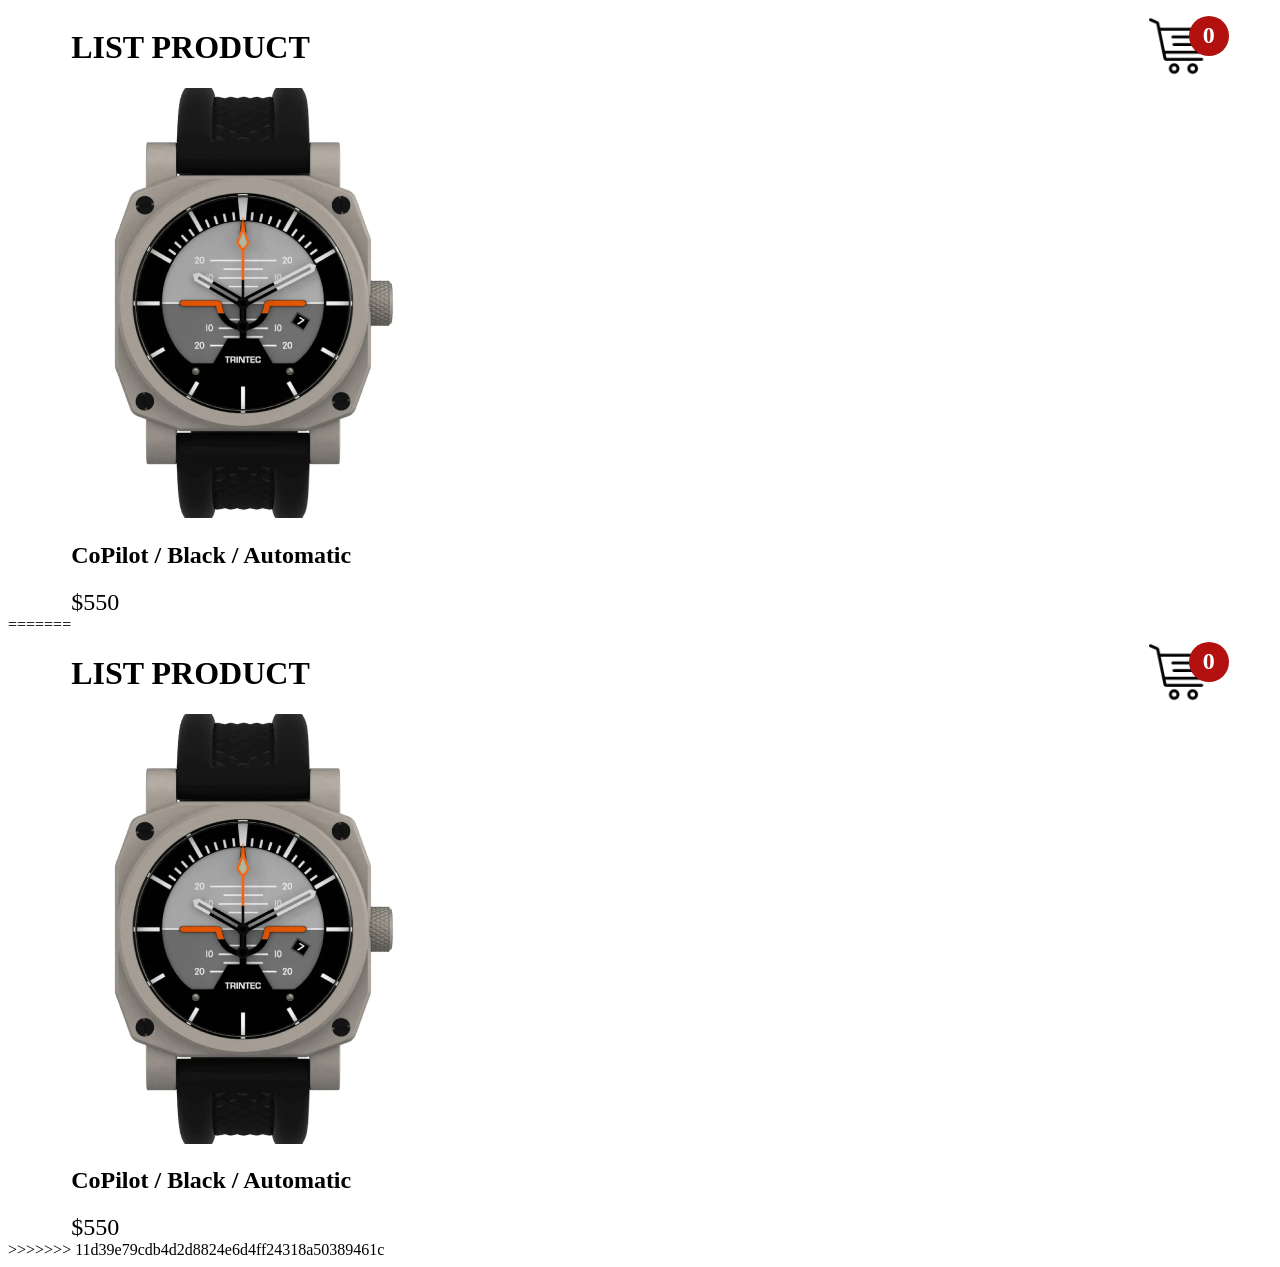
==== commit 914fc34f: "n" ====
--- a/index.html
+++ b/index.html
@@ -1,4 +1,4 @@
-<<<<<<< HEAD
+
 <!DOCTYPE html>
 <html lang="en">
 <head>
